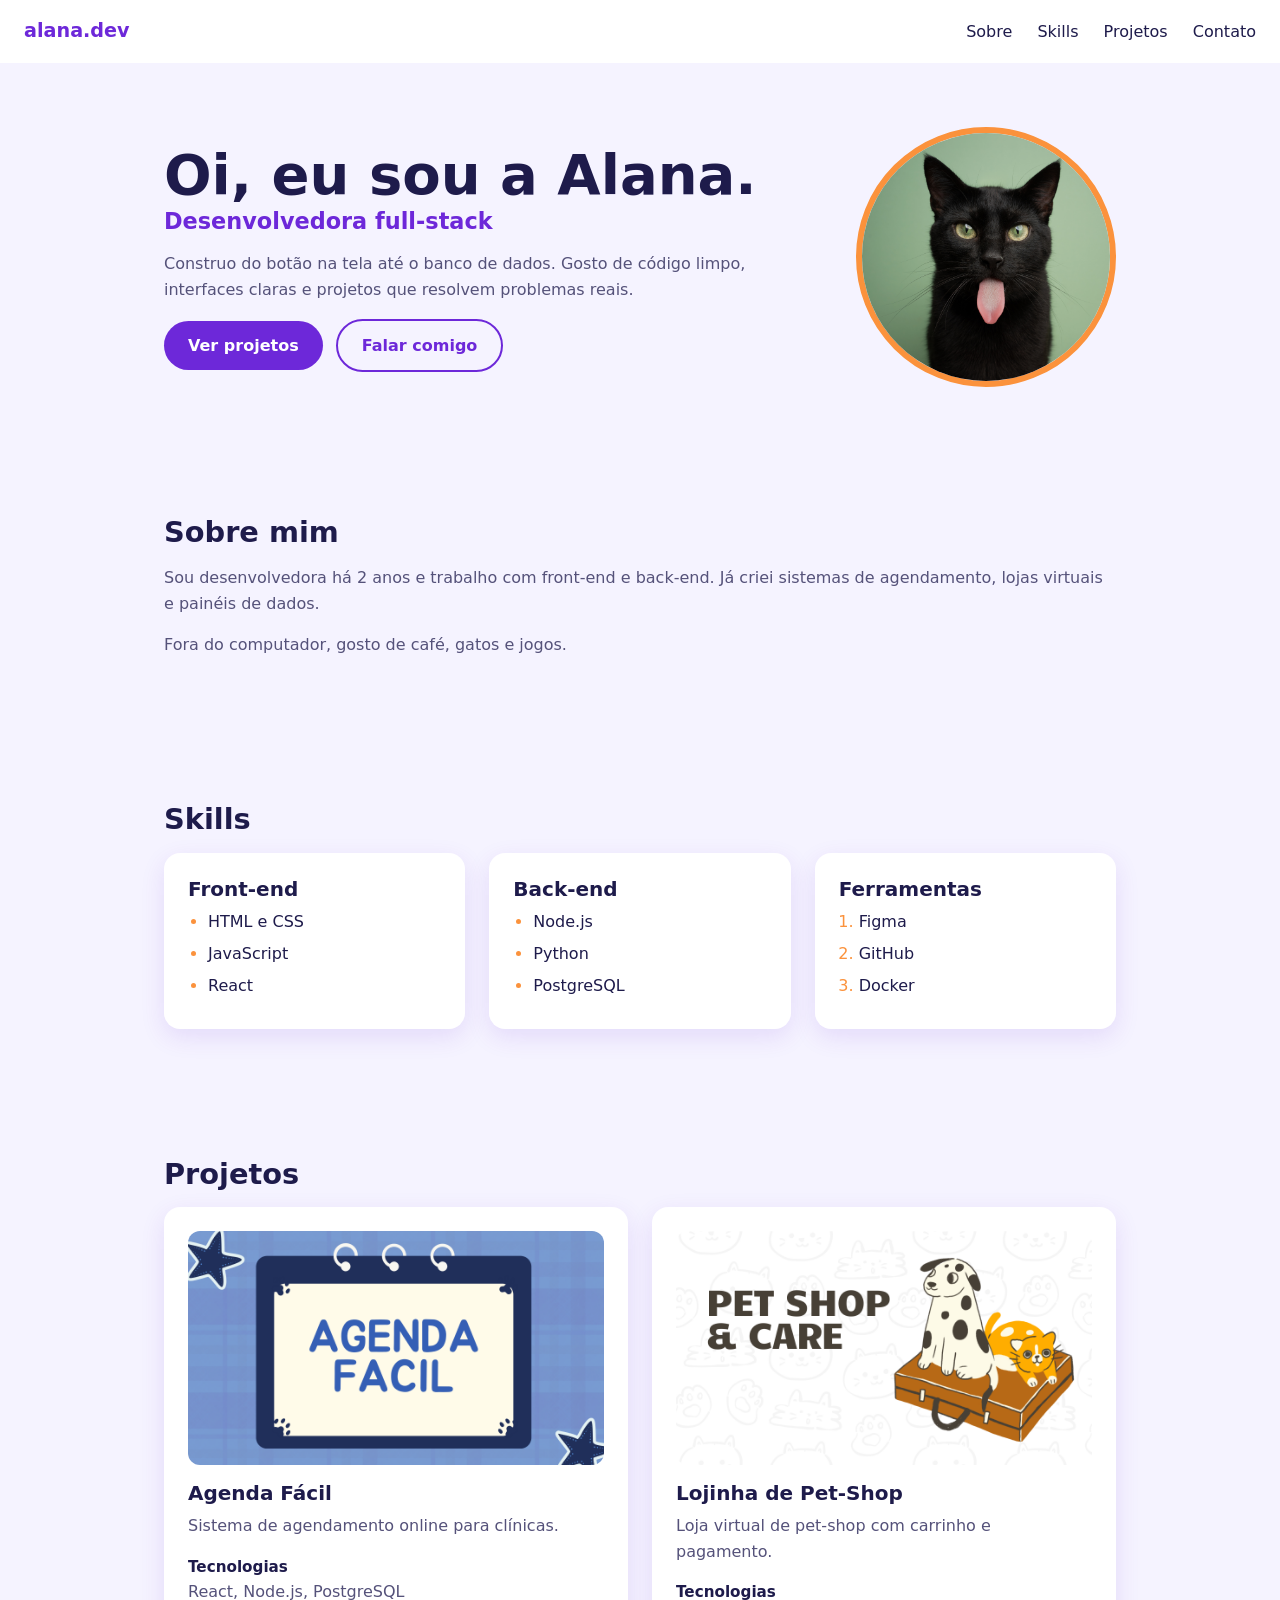
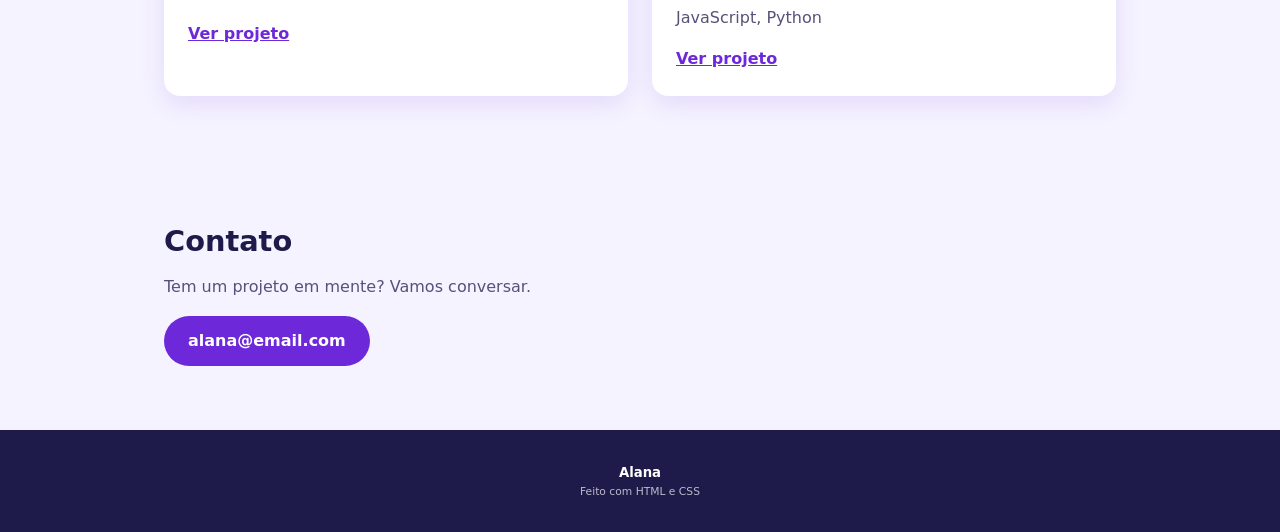
==== index.html @ 590ed954 "Add files via upload" ====
<!DOCTYPE html>
<html lang="pt-BR">
<head>
  <meta charset="UTF-8">
  <meta name="viewport" content="width=device-width, initial-scale=1">
  <title>Alana | Desenvolvedora Full-Stack</title>
  <link rel="stylesheet" href="style.css">
</head>
<body>

  <header class="topo">
    <a class="logo" href="#inicio">alana.dev</a>
    <nav>
      <a href="#sobre">Sobre</a>
      <a href="#skills">Skills</a>
      <a href="#projetos">Projetos</a>
      <a href="#contato">Contato</a>
    </nav>
  </header>

  <main>
    <!-- AULA 1: h1, p, img, a -->
    <section id="inicio" class="hero container">
      <div class="hero-texto">
        <h1>Oi, eu sou a Alana.</h1>
        <h2>Desenvolvedora full-stack</h2>
        <p>Construo do botão na tela até o banco de dados. Gosto de código limpo, interfaces claras e projetos que resolvem problemas reais.</p>
        <a class="botao" href="#projetos">Ver projetos</a>
        <a class="botao botao-claro" href="#contato">Falar comigo</a>
      </div>
      <img class="foto" src="img/gato.png" alt="Foto da Alana">
    </section>

    <section id="sobre" class="container">
      <h2>Sobre mim</h2>
      <p>Sou desenvolvedora há 2 anos e trabalho com front-end e back-end. Já criei sistemas de agendamento, lojas virtuais e painéis de dados.</p>
      <p>Fora do computador, gosto de café, gatos e jogos.</p>
    </section>

    <!-- AULA 2: ul e ol -->
    <section id="skills" class="container">
      <h2>Skills</h2>
      <div class="colunas">
        <div class="cartao">
          <h3>Front-end</h3>
          <ul>
            <li>HTML e CSS</li>
            <li>JavaScript</li>
            <li>React</li>
          </ul>
        </div>
        <div class="cartao">
          <h3>Back-end</h3>
          <ul>
            <li>Node.js</li>
            <li>Python</li>
            <li>PostgreSQL</li>
          </ul>
        </div>
        <div class="cartao">
          <h3>Ferramentas</h3>
          <ol>
            <li>Figma</li>
            <li>GitHub</li>
            <li>Docker</li>
          </ol>
        </div>
      </div>
    </section>

    <section id="projetos" class="container">
      <h2>Projetos</h2>
      <div class="colunas">
        <article class="cartao">
          <img src="img/agenda-facil.png" alt="Imagem do projeto Agenda Fácil">
          <h3>Agenda Fácil</h3>
          <p>Sistema de agendamento online para clínicas.</p>
          <h4>Tecnologias</h4>
          <p>React, Node.js, PostgreSQL</p>
          <a href="#">Ver projeto</a>
        </article>
        <article class="cartao">
          <img src="img/pet-shop.png" alt="Imagem do projeto Pet-Shop">
          <h3>Lojinha de Pet-Shop</h3>
          <p>Loja virtual de pet-shop com carrinho e pagamento.</p>
          <h4>Tecnologias</h4>
          <p>JavaScript, Python</p>
          <a href="#">Ver projeto</a>
        </article>
      </div>
    </section>

    <section id="contato" class="container">
      <h2>Contato</h2>
      <p>Tem um projeto em mente? Vamos conversar.</p>
      <a class="botao" href="mailto:alana@email.com">alana@email.com</a>
    </section>
  </main>

  <footer class="rodape">
    <h5>Alana</h5>
    <h6>Feito com HTML e CSS</h6>
  </footer>

</body>
</html>
---- style.css ----
/* ===== AULA 1: variáveis, reset e tipografia ===== */
:root {
  --fundo: #f5f3ff;
  --superficie: #ffffff;
  --texto: #1e1b4b;
  --texto-suave: #55527a;
  --primaria: #6d28d9;
  --primaria-escura: #5b21b6;
  --destaque: #fb923c;
  --raio: 16px;
  --sombra: 0 8px 24px rgba(109, 40, 217, 0.12);
}

* {
  box-sizing: border-box;
  margin: 0;
  padding: 0;
}

html {
  scroll-behavior: smooth;
}

body {
  font-family: "Segoe UI", system-ui, sans-serif;
  background: var(--fundo);
  color: var(--texto);
  line-height: 1.6;
}

h1, h2, h3 {
  line-height: 1.2;
}

h1 { font-size: clamp(2.2rem, 6vw, 3.5rem); }
h2 { font-size: 1.8rem; margin-bottom: 1rem; }
h3 { font-size: 1.25rem; margin-bottom: 0.5rem; }
h4 { font-size: 0.95rem; margin-top: 0.75rem; }

p { color: var(--texto-suave); margin-bottom: 1rem; }

a { color: var(--primaria); font-weight: 600; }

img { max-width: 100%; display: block; }

/* ===== AULA 2: layout com classes ===== */
.container {
  max-width: 1000px;
  margin: 0 auto;
  padding: 4rem 1.5rem;
}

.topo {
  display: flex;
  justify-content: space-between;
  align-items: center;
  padding: 1rem 1.5rem;
  background: var(--superficie);
  position: sticky;
  top: 0;
}

.topo nav a {
  margin-left: 1.25rem;
  text-decoration: none;
  color: var(--texto);
  font-weight: 500;
}

.topo nav a:hover { color: var(--primaria); }

.logo {
  text-decoration: none;
  font-size: 1.2rem;
  font-weight: 700;
}

.hero {
  display: flex;
  align-items: center;
  gap: 3rem;
}

.hero-texto { flex: 1; }

.hero h2 {
  color: var(--primaria);
  font-size: 1.4rem;
}

.foto {
  width: 260px;
  height: 260px;
  object-fit: cover;
  border-radius: 50%;
  border: 6px solid var(--destaque);
}

.botao {
  display: inline-block;
  padding: 0.75rem 1.5rem;
  background: var(--primaria);
  color: #fff;
  border-radius: 999px;
  text-decoration: none;
  margin-right: 0.5rem;
}

.botao:hover { background: var(--primaria-escura); }

.botao-claro {
  background: transparent;
  color: var(--primaria);
  border: 2px solid var(--primaria);
}

.botao-claro:hover {
  background: var(--primaria);
  color: #fff;
}

/* ===== AULA 3: cartões, listas e responsivo ===== */
.colunas {
  display: grid;
  grid-template-columns: repeat(auto-fit, minmax(240px, 1fr));
  gap: 1.5rem;
}

.cartao {
  background: var(--superficie);
  padding: 1.5rem;
  border-radius: var(--raio);
  box-shadow: var(--sombra);
}

.cartao img {
  border-radius: 12px;
  margin-bottom: 1rem;
}

ul, ol { padding-left: 1.25rem; }

li { margin-bottom: 0.4rem; }

li::marker { color: var(--destaque); }

.rodape {
  text-align: center;
  padding: 2rem 1rem;
  background: var(--texto);
  color: #fff;
}

.rodape h6 { font-weight: 400; opacity: 0.7; }

@media (max-width: 700px) {
  .hero {
    flex-direction: column-reverse;
    text-align: center;
  }
  .topo nav a { margin-left: 0.75rem; }
}
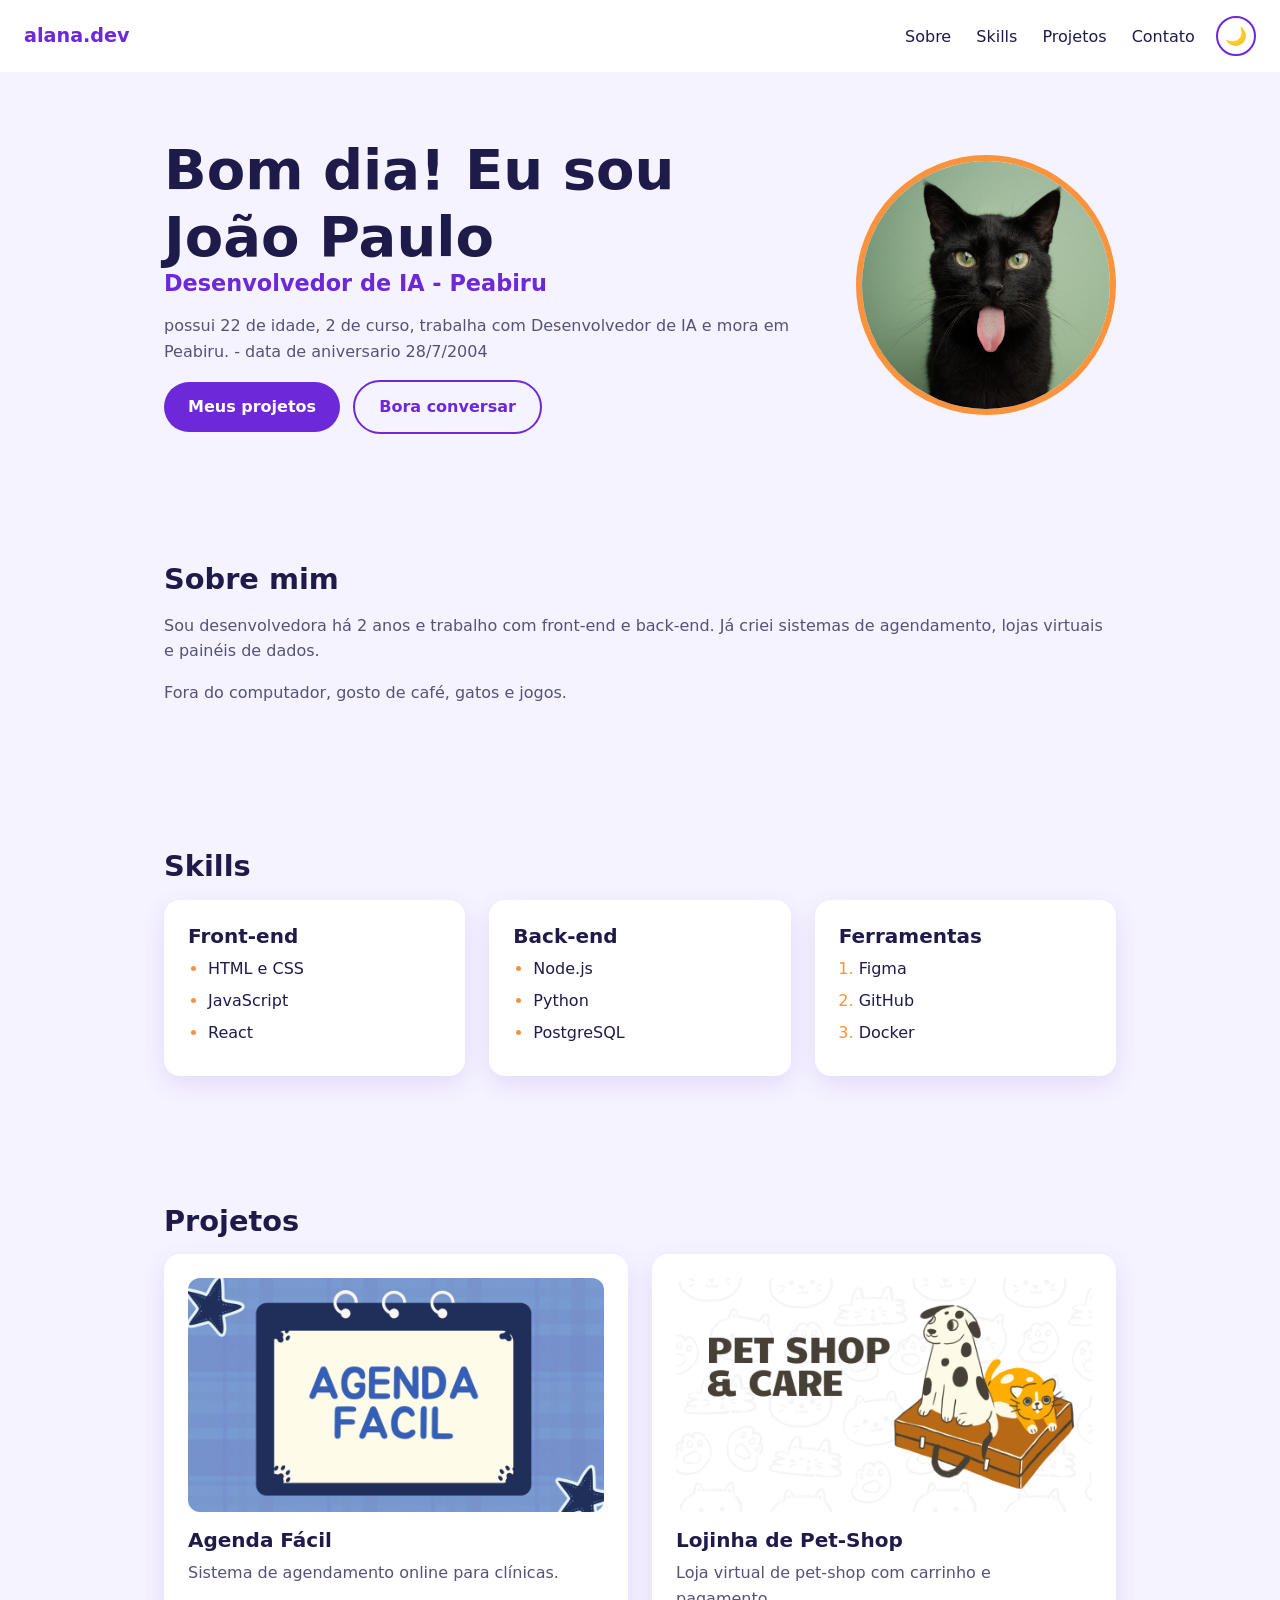
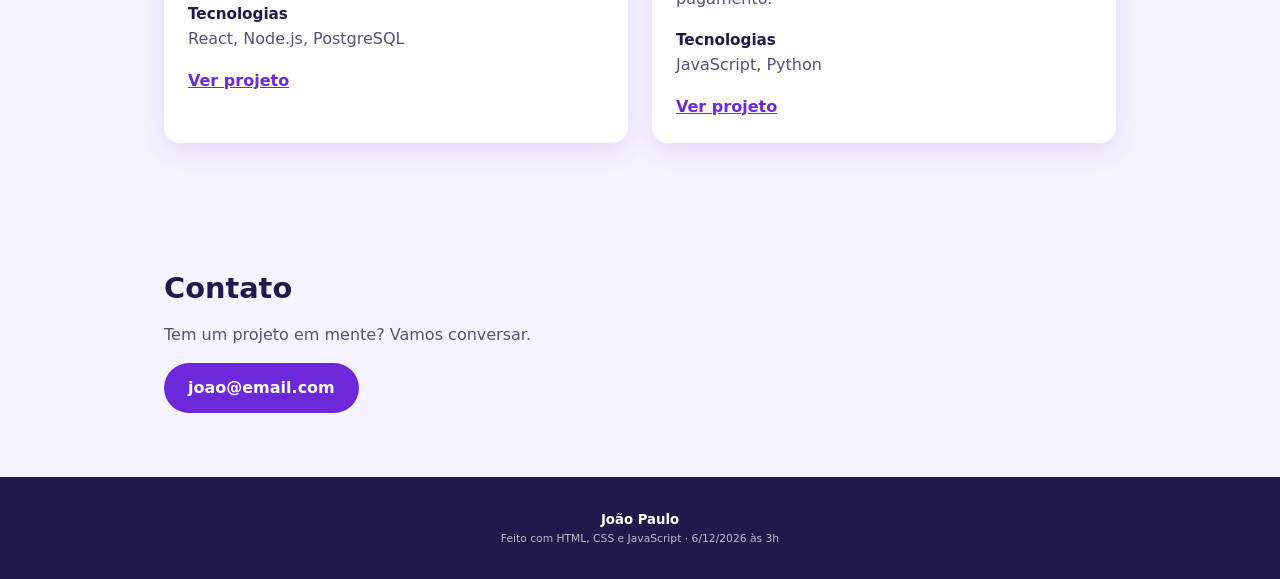
==== commit 1a64fe68: "Add dark mode toggle and mobile menu functionality" ====
--- a/index.html
+++ b/index.html
@@ -15,7 +15,9 @@
       <a href="#skills">Skills</a>
       <a href="#projetos">Projetos</a>
       <a href="#contato">Contato</a>
+      <button class="botao-tema" aria-label="Alternar modo escuro">🌙</button>
     </nav>
+    <button class="botao-menu" aria-label="Abrir menu" aria-expanded="false">☰</button>
   </header>
 
   <main>
@@ -31,7 +33,7 @@
       <img class="foto" src="img/gato.png" alt="Foto da Alana">
     </section>
 
-    <section id="sobre" class="container">
+    <section id="sobre" class="container sobre">
       <h2>Sobre mim</h2>
       <p>Sou desenvolvedora há 2 anos e trabalho com front-end e back-end. Já criei sistemas de agendamento, lojas virtuais e painéis de dados.</p>
       <p>Fora do computador, gosto de café, gatos e jogos.</p>
@@ -102,5 +104,7 @@
     <h6>Feito com HTML e CSS</h6>
   </footer>
 
+  <script src="script.js"></script>
+
 </body>
 </html>
--- a/style.css
+++ b/style.css
@@ -160,3 +160,90 @@
   }
   .topo nav a { margin-left: 0.75rem; }
 }
+
+/* ===== JAVASCRIPT — AULA 2: modo escuro =====
+   Bloco colado na aula 2 (07/10).
+
+   O JavaScript liga e desliga a classe "modo-escuro" na tag
+   <html>. Aqui a gente só troca os valores das variáveis do
+   :root — o resto do CSS não muda. */
+
+html.modo-escuro {
+  --fundo: #0f0d1f;
+  --superficie: #1c1936;
+  --texto: #ede9fe;
+  --texto-suave: #b8b3d6;
+  --primaria: #c4b5fd;
+  --primaria-escura: #a78bfa;
+}
+
+/* Estas partes usam cores fixas no CSS original,
+   então precisam de ajuste no modo escuro */
+html.modo-escuro .botao { color: var(--fundo); }
+html.modo-escuro .botao-claro { color: var(--primaria); }
+html.modo-escuro .botao-claro:hover { color: var(--fundo); }
+html.modo-escuro .rodape { background: var(--superficie); color: var(--texto); }
+
+body { transition: background-color 0.3s, color 0.3s; }
+
+/* O botão que o JavaScript vai ouvir */
+.botao-tema {
+  margin-left: 1rem;
+  width: 2.5rem;
+  height: 2.5rem;
+  font-size: 1.1rem;
+  background: none;
+  border: 2px solid var(--primaria);
+  border-radius: 999px;
+  cursor: pointer;
+}
+
+/* ===== JAVASCRIPT — AULA 3: menu do celular =====
+   Bloco colado na aula 3 (08/10).
+
+   No celular, os links do menu somem e aparece o botão ☰.
+   O JavaScript liga e desliga a classe "aberto" no <nav>;
+   aqui a gente só diz como o menu fica quando está aberto. */
+
+/* O botão ☰ fica escondido no computador */
+.botao-menu {
+  display: none;
+  width: 2.5rem;
+  height: 2.5rem;
+  font-size: 1.3rem;
+  background: none;
+  border: 2px solid var(--primaria);
+  border-radius: 10px;
+  color: var(--texto);
+  cursor: pointer;
+}
+
+/* Deixa o menu aberto por cima do conteúdo da página */
+.topo { z-index: 10; }
+
+@media (max-width: 700px) {
+  .botao-menu { display: block; }
+
+  /* Menu fechado: escondido */
+  .topo nav {
+    display: none;
+    position: absolute;
+    top: 100%;
+    left: 0;
+    right: 0;
+    padding: 0.5rem 1.5rem 1rem;
+    background: var(--superficie);
+    box-shadow: var(--sombra);
+  }
+
+  /* Menu aberto: o JavaScript põe a classe "aberto" */
+  .topo nav.aberto { display: block; }
+
+  .topo nav a {
+    display: block;
+    margin: 0;
+    padding: 0.75rem 0;
+  }
+
+  .topo nav .botao-tema { margin: 0.5rem 0 0; }
+}
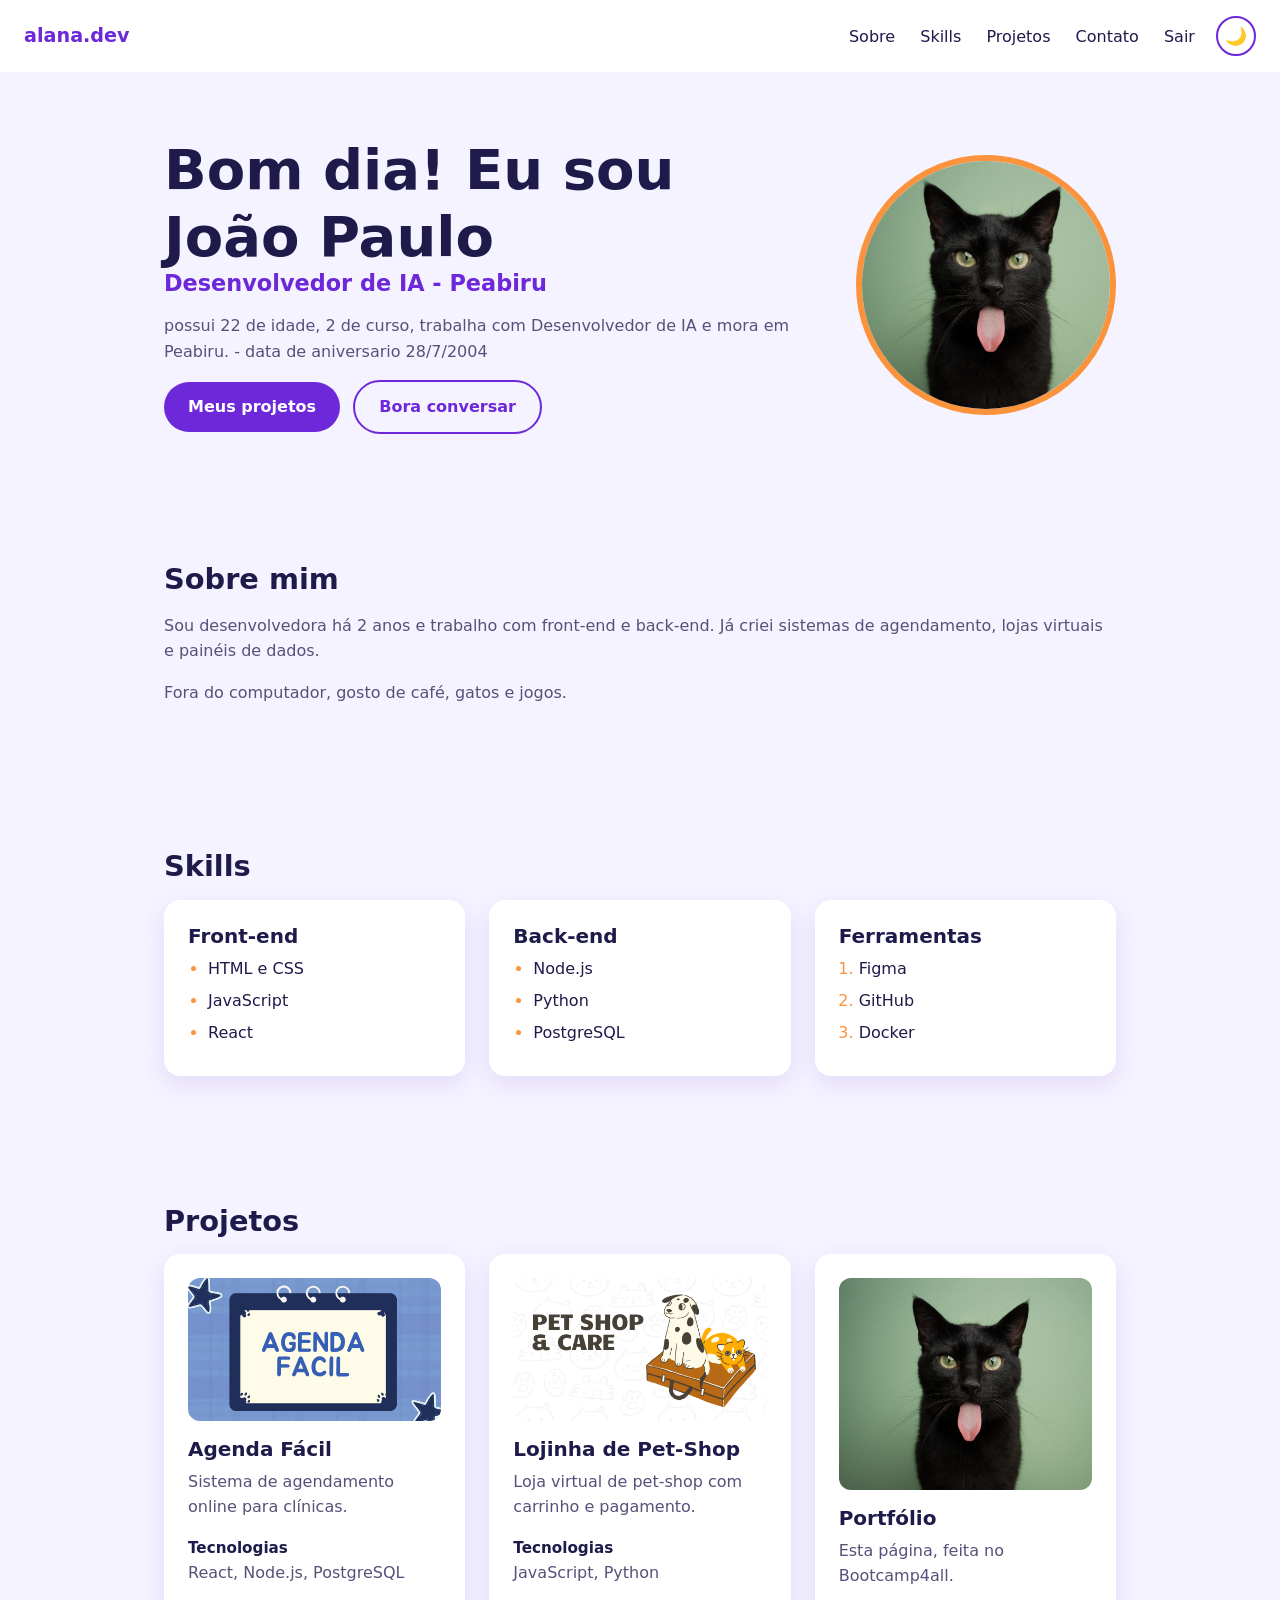
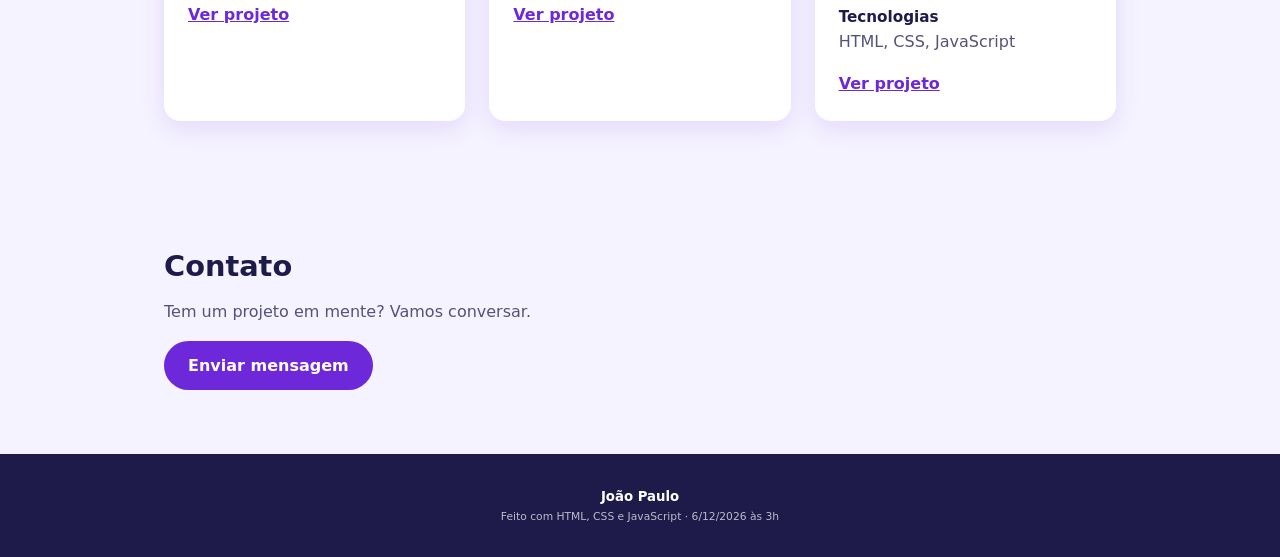
==== commit 6d55537d: "feat: update index.html structure and improve accessibility; add layout.js for shared functionality" ====
--- a/index.html
+++ b/index.html
@@ -1,110 +1,121 @@
-<!DOCTYPE html>
+<!doctype html>
 <html lang="pt-BR">
-<head>
-  <meta charset="UTF-8">
-  <meta name="viewport" content="width=device-width, initial-scale=1">
-  <title>Alana | Desenvolvedora Full-Stack</title>
-  <link rel="stylesheet" href="style.css">
-</head>
-<body>
+  <head>
+    <meta charset="UTF-8" />
+    <meta name="viewport" content="width=device-width, initial-scale=1" />
+    <title>Alana | Desenvolvedora Full-Stack</title>
+    <link rel="stylesheet" href="style.css" />
+  </head>
+  <body>
+    <header class="topo">
+      <a class="logo" href="#inicio">alana.dev</a>
+      <nav>
+        <a href="#sobre">Sobre</a>
+        <a href="#skills">Skills</a>
+        <a href="#projetos">Projetos</a>
+        <a href="contato.html">Contato</a>
+        <a href="login.html">Sair</a>
+        <button class="botao-tema" aria-label="Alternar modo escuro">🌙</button>
+      </nav>
+      <button class="botao-menu" aria-label="Abrir menu" aria-expanded="false">
+        ☰
+      </button>
+    </header>
 
-  <header class="topo">
-    <a class="logo" href="#inicio">alana.dev</a>
-    <nav>
-      <a href="#sobre">Sobre</a>
-      <a href="#skills">Skills</a>
-      <a href="#projetos">Projetos</a>
-      <a href="#contato">Contato</a>
-      <button class="botao-tema" aria-label="Alternar modo escuro">🌙</button>
-    </nav>
-    <button class="botao-menu" aria-label="Abrir menu" aria-expanded="false">☰</button>
-  </header>
+    <main>
+      <!-- AULA 1: h1, p, img, a -->
+      <section id="inicio" class="hero container">
+        <div class="hero-texto">
+          <h1>Oi, eu sou a Alana.</h1>
+          <h2>Desenvolvedora full-stack</h2>
+          <p>
+            Construo do botão na tela até o banco de dados. Gosto de código
+            limpo, interfaces claras e projetos que resolvem problemas reais.
+          </p>
+          <a class="botao" href="#projetos">Ver projetos</a>
+          <a class="botao botao-claro" href="#contato">Falar comigo</a>
+        </div>
+        <img class="foto" src="img/gato.png" alt="Foto da Alana" />
+      </section>
 
-  <main>
-    <!-- AULA 1: h1, p, img, a -->
-    <section id="inicio" class="hero container">
-      <div class="hero-texto">
-        <h1>Oi, eu sou a Alana.</h1>
-        <h2>Desenvolvedora full-stack</h2>
-        <p>Construo do botão na tela até o banco de dados. Gosto de código limpo, interfaces claras e projetos que resolvem problemas reais.</p>
-        <a class="botao" href="#projetos">Ver projetos</a>
-        <a class="botao botao-claro" href="#contato">Falar comigo</a>
-      </div>
-      <img class="foto" src="img/gato.png" alt="Foto da Alana">
-    </section>
+      <section id="sobre" class="container sobre">
+        <h2>Sobre mim</h2>
+        <p>
+          Sou desenvolvedora há 2 anos e trabalho com front-end e back-end. Já
+          criei sistemas de agendamento, lojas virtuais e painéis de dados.
+        </p>
+        <p>Fora do computador, gosto de café, gatos e jogos.</p>
+      </section>
 
-    <section id="sobre" class="container sobre">
-      <h2>Sobre mim</h2>
-      <p>Sou desenvolvedora há 2 anos e trabalho com front-end e back-end. Já criei sistemas de agendamento, lojas virtuais e painéis de dados.</p>
-      <p>Fora do computador, gosto de café, gatos e jogos.</p>
-    </section>
+      <!-- AULA 2: ul e ol -->
+      <section id="skills" class="container">
+        <h2>Skills</h2>
+        <div class="colunas">
+          <div class="cartao">
+            <h3>Front-end</h3>
+            <ul id="lista-front">
+              <li>HTML e CSS</li>
+              <li>JavaScript</li>
+              <li>React</li>
+            </ul>
+          </div>
+          <div class="cartao">
+            <h3>Back-end</h3>
+            <ul id="lista-back">
+              <li>Node.js</li>
+              <li>Python</li>
+              <li>PostgreSQL</li>
+            </ul>
+          </div>
+          <div class="cartao">
+            <h3>Ferramentas</h3>
+            <ol id="lista-ferramentas">
+              <li>Figma</li>
+              <li>GitHub</li>
+              <li>Docker</li>
+            </ol>
+          </div>
+        </div>
+      </section>
 
-    <!-- AULA 2: ul e ol -->
-    <section id="skills" class="container">
-      <h2>Skills</h2>
-      <div class="colunas">
-        <div class="cartao">
-          <h3>Front-end</h3>
-          <ul>
-            <li>HTML e CSS</li>
-            <li>JavaScript</li>
-            <li>React</li>
-          </ul>
+      <section id="projetos" class="container">
+        <h2>Projetos</h2>
+        <!-- AULA 5: os cards nascem da lista projetos (script.js) -->
+        <div class="colunas" id="lista-projetos">
+          <article class="cartao">
+            <img
+              src="img/agenda-facil.png"
+              alt="Imagem do projeto Agenda Fácil"
+            />
+            <h3>Agenda Fácil</h3>
+            <p>Sistema de agendamento online para clínicas.</p>
+            <h4>Tecnologias</h4>
+            <p>React, Node.js, PostgreSQL</p>
+            <a href="#">Ver projeto</a>
+          </article>
+          <article class="cartao">
+            <img src="img/pet-shop.png" alt="Imagem do projeto Pet-Shop" />
+            <h3>Lojinha de Pet-Shop</h3>
+            <p>Loja virtual de pet-shop com carrinho e pagamento.</p>
+            <h4>Tecnologias</h4>
+            <p>JavaScript, Python</p>
+            <a href="#">Ver projeto</a>
+          </article>
         </div>
-        <div class="cartao">
-          <h3>Back-end</h3>
-          <ul>
-            <li>Node.js</li>
-            <li>Python</li>
-            <li>PostgreSQL</li>
-          </ul>
-        </div>
-        <div class="cartao">
-          <h3>Ferramentas</h3>
-          <ol>
-            <li>Figma</li>
-            <li>GitHub</li>
-            <li>Docker</li>
-          </ol>
-        </div>
-      </div>
-    </section>
+      </section>
 
-    <section id="projetos" class="container">
-      <h2>Projetos</h2>
-      <div class="colunas">
-        <article class="cartao">
-          <img src="img/agenda-facil.png" alt="Imagem do projeto Agenda Fácil">
-          <h3>Agenda Fácil</h3>
-          <p>Sistema de agendamento online para clínicas.</p>
-          <h4>Tecnologias</h4>
-          <p>React, Node.js, PostgreSQL</p>
-          <a href="#">Ver projeto</a>
-        </article>
-        <article class="cartao">
-          <img src="img/pet-shop.png" alt="Imagem do projeto Pet-Shop">
-          <h3>Lojinha de Pet-Shop</h3>
-          <p>Loja virtual de pet-shop com carrinho e pagamento.</p>
-          <h4>Tecnologias</h4>
-          <p>JavaScript, Python</p>
-          <a href="#">Ver projeto</a>
-        </article>
-      </div>
-    </section>
+      <section id="contato" class="container">
+        <h2>Contato</h2>
+        <p>Tem um projeto em mente? Vamos conversar.</p>
+        <a class="botao" href="contato.html">Enviar mensagem</a>
+      </section>
+    </main>
 
-    <section id="contato" class="container">
-      <h2>Contato</h2>
-      <p>Tem um projeto em mente? Vamos conversar.</p>
-      <a class="botao" href="mailto:alana@email.com">alana@email.com</a>
-    </section>
-  </main>
+    <footer class="rodape">
+      <h5>Alana</h5>
+      <h6>Feito com HTML e CSS</h6>
+    </footer>
 
-  <footer class="rodape">
-    <h5>Alana</h5>
-    <h6>Feito com HTML e CSS</h6>
-  </footer>
-
-  <script src="script.js"></script>
-
-</body>
+    <script src="script.js"></script>
+  </body>
 </html>
--- a/style.css
+++ b/style.css
@@ -28,20 +28,42 @@
   line-height: 1.6;
 }
 
-h1, h2, h3 {
+h1,
+h2,
+h3 {
   line-height: 1.2;
 }
 
-h1 { font-size: clamp(2.2rem, 6vw, 3.5rem); }
-h2 { font-size: 1.8rem; margin-bottom: 1rem; }
-h3 { font-size: 1.25rem; margin-bottom: 0.5rem; }
-h4 { font-size: 0.95rem; margin-top: 0.75rem; }
-
-p { color: var(--texto-suave); margin-bottom: 1rem; }
-
-a { color: var(--primaria); font-weight: 600; }
-
-img { max-width: 100%; display: block; }
+h1 {
+  font-size: clamp(2.2rem, 6vw, 3.5rem);
+}
+h2 {
+  font-size: 1.8rem;
+  margin-bottom: 1rem;
+}
+h3 {
+  font-size: 1.25rem;
+  margin-bottom: 0.5rem;
+}
+h4 {
+  font-size: 0.95rem;
+  margin-top: 0.75rem;
+}
+
+p {
+  color: var(--texto-suave);
+  margin-bottom: 1rem;
+}
+
+a {
+  color: var(--primaria);
+  font-weight: 600;
+}
+
+img {
+  max-width: 100%;
+  display: block;
+}
 
 /* ===== AULA 2: layout com classes ===== */
 .container {
@@ -67,7 +89,9 @@
   font-weight: 500;
 }
 
-.topo nav a:hover { color: var(--primaria); }
+.topo nav a:hover {
+  color: var(--primaria);
+}
 
 .logo {
   text-decoration: none;
@@ -81,7 +105,9 @@
   gap: 3rem;
 }
 
-.hero-texto { flex: 1; }
+.hero-texto {
+  flex: 1;
+}
 
 .hero h2 {
   color: var(--primaria);
@@ -106,7 +132,9 @@
   margin-right: 0.5rem;
 }
 
-.botao:hover { background: var(--primaria-escura); }
+.botao:hover {
+  background: var(--primaria-escura);
+}
 
 .botao-claro {
   background: transparent;
@@ -138,11 +166,18 @@
   margin-bottom: 1rem;
 }
 
-ul, ol { padding-left: 1.25rem; }
-
-li { margin-bottom: 0.4rem; }
-
-li::marker { color: var(--destaque); }
+ul,
+ol {
+  padding-left: 1.25rem;
+}
+
+li {
+  margin-bottom: 0.4rem;
+}
+
+li::marker {
+  color: var(--destaque);
+}
 
 .rodape {
   text-align: center;
@@ -151,14 +186,74 @@
   color: #fff;
 }
 
-.rodape h6 { font-weight: 400; opacity: 0.7; }
+.rodape h6 {
+  font-weight: 400;
+  opacity: 0.7;
+}
 
 @media (max-width: 700px) {
   .hero {
     flex-direction: column-reverse;
     text-align: center;
   }
-  .topo nav a { margin-left: 0.75rem; }
+  .topo nav a {
+    margin-left: 0.75rem;
+  }
+}
+
+/* ===== PÁGINA DE CONTATO (contato.html) =====
+   Estilos do formulário. Ficam antes dos blocos de JavaScript
+   abaixo, que continuam "colados no fim" do arquivo. */
+
+.contato-pagina {
+  text-align: center;
+}
+
+.formulario {
+  background-color: var(--superficie);
+  padding: 2rem;
+  border-radius: var(--raio);
+  box-shadow: var(--sombra);
+  max-width: 560px;
+  margin: 2rem auto 0;
+  text-align: left;
+}
+
+.campo {
+  display: flex;
+  flex-direction: column;
+  gap: 0.4rem;
+  margin-bottom: 1.25rem;
+}
+
+label {
+  font-weight: 600;
+}
+
+input,
+select,
+textarea {
+  font: inherit;
+  padding: 0.7rem 0.9rem;
+  border: 2px solid #7c78a8;
+  border-radius: 10px;
+  color: var(--texto);
+  background-color: var(--superficie);
+}
+
+input:focus-visible,
+select:focus-visible,
+textarea:focus-visible {
+  outline: 3px solid var(--primaria);
+  outline-offset: 3px;
+}
+
+.formulario .botao {
+  width: 100%;
+  border: none;
+  font: inherit;
+  font-weight: 600;
+  cursor: pointer;
 }
 
 /* ===== JAVASCRIPT — AULA 2: modo escuro =====
@@ -179,12 +274,25 @@
 
 /* Estas partes usam cores fixas no CSS original,
    então precisam de ajuste no modo escuro */
-html.modo-escuro .botao { color: var(--fundo); }
-html.modo-escuro .botao-claro { color: var(--primaria); }
-html.modo-escuro .botao-claro:hover { color: var(--fundo); }
-html.modo-escuro .rodape { background: var(--superficie); color: var(--texto); }
-
-body { transition: background-color 0.3s, color 0.3s; }
+html.modo-escuro .botao {
+  color: var(--fundo);
+}
+html.modo-escuro .botao-claro {
+  color: var(--primaria);
+}
+html.modo-escuro .botao-claro:hover {
+  color: var(--fundo);
+}
+html.modo-escuro .rodape {
+  background: var(--superficie);
+  color: var(--texto);
+}
+
+body {
+  transition:
+    background-color 0.3s,
+    color 0.3s;
+}
 
 /* O botão que o JavaScript vai ouvir */
 .botao-tema {
@@ -219,10 +327,14 @@
 }
 
 /* Deixa o menu aberto por cima do conteúdo da página */
-.topo { z-index: 10; }
+.topo {
+  z-index: 10;
+}
 
 @media (max-width: 700px) {
-  .botao-menu { display: block; }
+  .botao-menu {
+    display: block;
+  }
 
   /* Menu fechado: escondido */
   .topo nav {
@@ -237,7 +349,9 @@
   }
 
   /* Menu aberto: o JavaScript põe a classe "aberto" */
-  .topo nav.aberto { display: block; }
+  .topo nav.aberto {
+    display: block;
+  }
 
   .topo nav a {
     display: block;
@@ -245,5 +359,36 @@
     padding: 0.75rem 0;
   }
 
-  .topo nav .botao-tema { margin: 0.5rem 0 0; }
-}
+  .topo nav .botao-tema {
+    margin: 0.5rem 0 0;
+  }
+}
+
+/* ===== JAVASCRIPT — AULA 4: avisos do formulário =====
+   Bloco colado na aula 4 (15/10).
+
+   O JavaScript escreve a resposta no <p id="aviso"> e põe a
+   classe "erro" (vermelho) ou "certo" (verde). Aqui a gente
+   só diz como cada uma fica. */
+
+.aviso {
+  margin-top: 1rem;
+  border-radius: 10px;
+  font-weight: 600;
+}
+
+.aviso.erro {
+  padding: 0.75rem 1rem;
+  background: #fef2f2;
+  color: #b91c1c;
+}
+
+.aviso.certo {
+  padding: 0.75rem 1rem;
+  background: #f0fdf4;
+  color: #15803d;
+}
+
+/* No modo escuro, as mesmas cores, mais suaves */
+html.modo-escuro .aviso.erro { background: #3a1717; color: #fca5a5; }
+html.modo-escuro .aviso.certo { background: #14301f; color: #86efac; }
